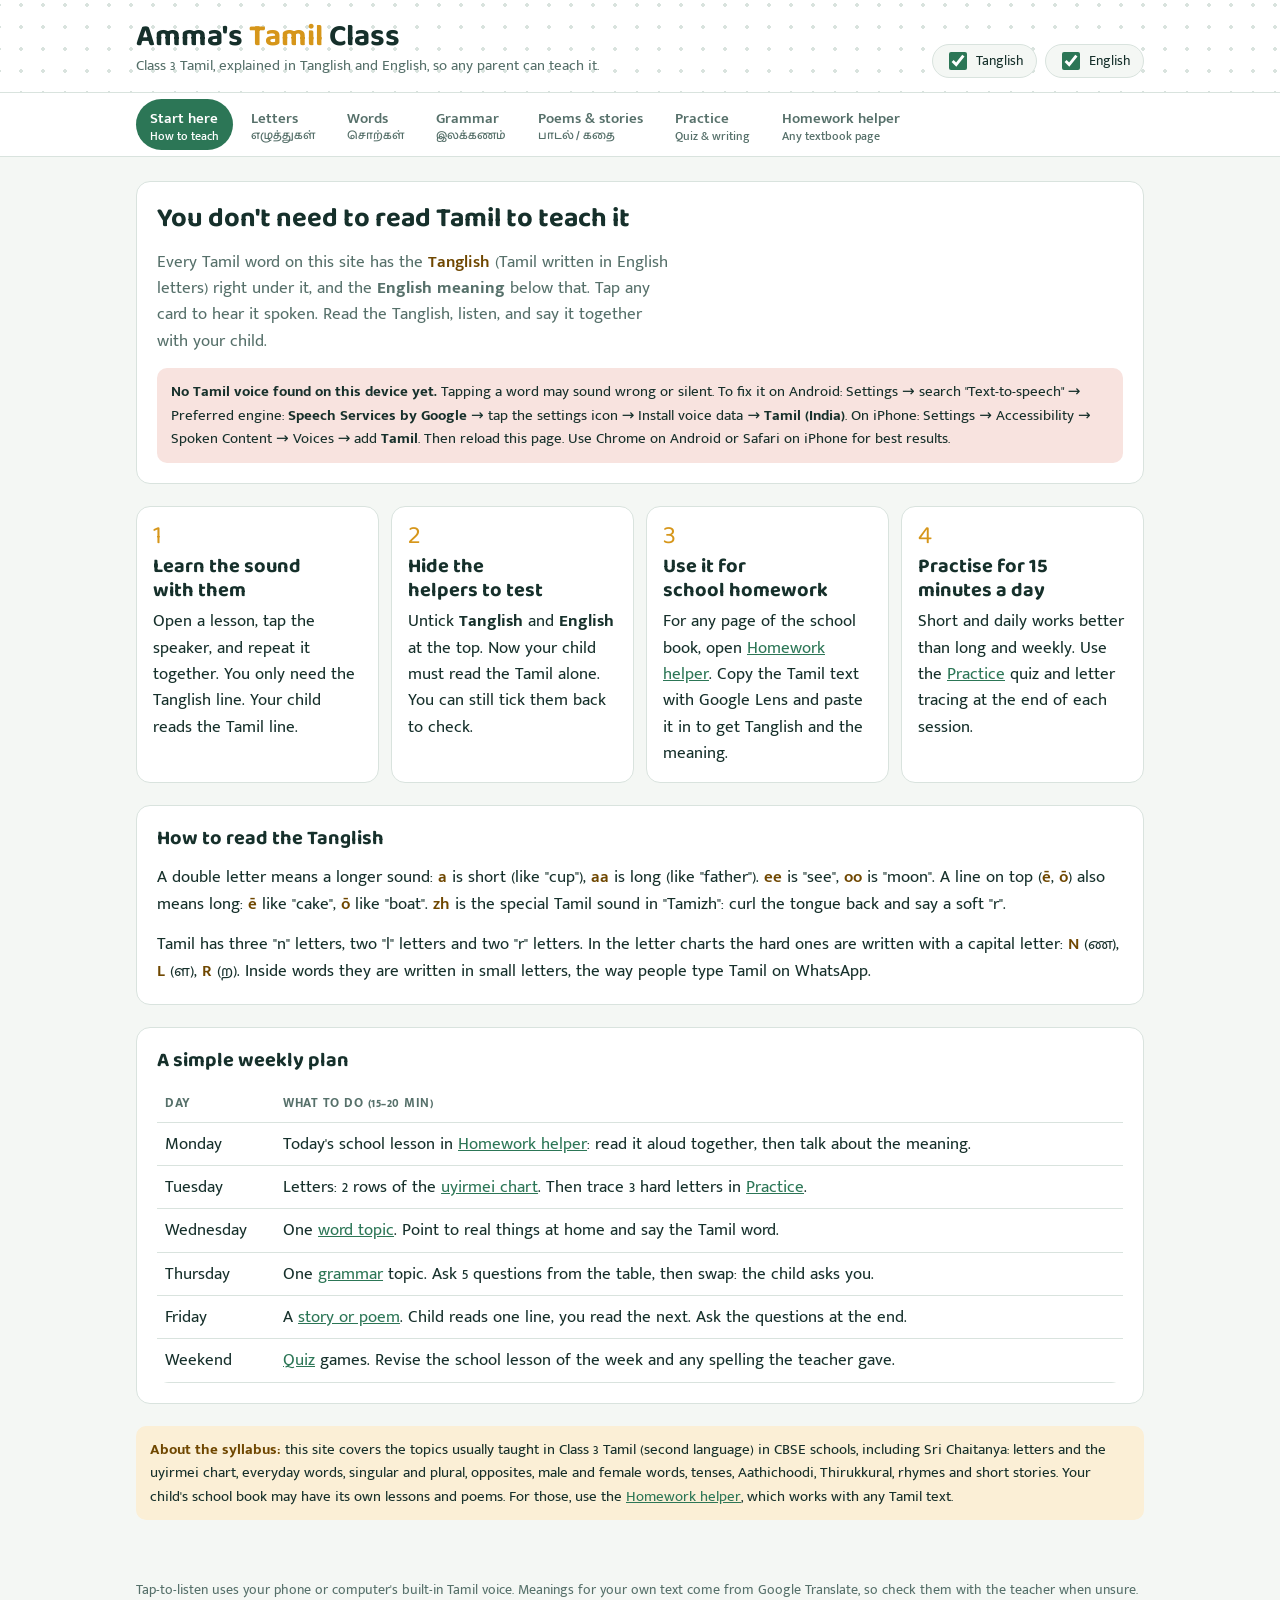
==== tamil-teacher/index.html @ 5373b421 "Add Amma's Tamil Class: Class 3 Tamil teaching site in Tanglish Co-Authored-By: Claude Opus 5.5 <nor" ====
<!doctype html><html lang="en"><head><meta charset="utf-8"><meta name="viewport" content="width=device-width, initial-scale=1, viewport-fit=cover">
<title>Amma's Tamil Class</title>
<meta name="claude:viewport-fit-sides" content="cover">
<meta name="description" content="Class 3 Tamil (CBSE) lessons in Tanglish and English for parents who can't read Tamil.">
<link rel="preconnect" href="https://fonts.googleapis.com">
<link rel="preconnect" href="https://fonts.gstatic.com" crossorigin>
<link rel="stylesheet" href="https://fonts.googleapis.com/css2?family=Baloo+Thambi+2:wght@500;600;700&family=Mukta+Malar:wght@400;500;600;700&display=swap">
<link rel="stylesheet" href="styles.css"></head><body>
<header class="masthead">
  <div class="wrap">
    <div class="brand">
      <h1>Amma's <span>Tamil</span> Class</h1>
      <p>Class 3 Tamil, explained in Tanglish and English, so any parent can teach it.</p>
    </div>
    <div class="toggles" role="group" aria-label="Helpers">
      <label class="toggle"><input type="checkbox" id="opt-tl" checked> Tanglish</label>
      <label class="toggle"><input type="checkbox" id="opt-en" checked> English</label>
    </div>
  </div>
</header>
<nav class="tabs" aria-label="Lessons">
  <div class="wrap">
    <a href="#start">Start here<small>How to teach</small></a>
    <a href="#letters">Letters<small class="ta">எழுத்துகள்</small></a>
    <a href="#words">Words<small class="ta">சொற்கள்</small></a>
    <a href="#grammar">Grammar<small class="ta">இலக்கணம்</small></a>
    <a href="#reading">Poems &amp; stories<small class="ta">பாடல் / கதை</small></a>
    <a href="#practice">Practice<small>Quiz &amp; writing</small></a>
    <a href="#homework">Homework helper<small>Any textbook page</small></a>
  </div>
</nav>
<main>
  <div class="wrap">

    <section class="view" id="view-start">
      <div class="panel">
        <h2>You don't need to read Tamil to teach it</h2>
        <p class="lead">Every Tamil word on this site has the <b class="tl keep">Tanglish</b> (Tamil written in English letters) right under it, and the <b class="en keep">English meaning</b> below that. Tap any card to hear it spoken. Read the Tanglish, listen, and say it together with your child.</p>
        <div id="voice-status"></div>
      </div>

      <div class="steps">
        <div class="step"><span class="n">1</span><h3>Learn the sound with them</h3><p>Open a lesson, tap the speaker, and repeat it together. You only need the Tanglish line. Your child reads the Tamil line.</p></div>
        <div class="step"><span class="n">2</span><h3>Hide the helpers to test</h3><p>Untick <b>Tanglish</b> and <b>English</b> at the top. Now your child must read the Tamil alone. You can still tick them back to check.</p></div>
        <div class="step"><span class="n">3</span><h3>Use it for school homework</h3><p>For any page of the school book, open <a href="#homework">Homework helper</a>. Copy the Tamil text with Google Lens and paste it in to get Tanglish and the meaning.</p></div>
        <div class="step"><span class="n">4</span><h3>Practise for 15 minutes a day</h3><p>Short and daily works better than long and weekly. Use the <a href="#practice">Practice</a> quiz and letter tracing at the end of each session.</p></div>
      </div>

      <div class="panel">
        <h3>How to read the Tanglish</h3>
        <p>A double letter means a longer sound: <b class="tl keep">a</b> is short (like "cup"), <b class="tl keep">aa</b> is long (like "father"). <b class="tl keep">ee</b> is "see", <b class="tl keep">oo</b> is "moon". A line on top (<b class="tl keep">ē</b>, <b class="tl keep">ō</b>) also means long: <b class="tl keep">ē</b> like "cake", <b class="tl keep">ō</b> like "boat". <b class="tl keep">zh</b> is the special Tamil sound in "Tamizh": curl the tongue back and say a soft "r".</p>
        <p>Tamil has three "n" letters, two "l" letters and two "r" letters. In the letter charts the hard ones are written with a capital letter: <b class="tl keep">N</b> (ண), <b class="tl keep">L</b> (ள), <b class="tl keep">R</b> (ற). Inside words they are written in small letters, the way people type Tamil on WhatsApp.</p>
      </div>

      <div class="panel">
        <h3>A simple weekly plan</h3>
        <div class="scroll-x" style="border:0">
        <table class="week">
          <thead><tr><th>Day</th><th>What to do (15–20 min)</th></tr></thead>
          <tbody>
            <tr><td>Monday</td><td>Today's school lesson in <a href="#homework">Homework helper</a>: read it aloud together, then talk about the meaning.</td></tr>
            <tr><td>Tuesday</td><td>Letters: 2 rows of the <a href="#letters">uyirmei chart</a>. Then trace 3 hard letters in <a href="#practice">Practice</a>.</td></tr>
            <tr><td>Wednesday</td><td>One <a href="#words">word topic</a>. Point to real things at home and say the Tamil word.</td></tr>
            <tr><td>Thursday</td><td>One <a href="#grammar">grammar</a> topic. Ask 5 questions from the table, then swap: the child asks you.</td></tr>
            <tr><td>Friday</td><td>A <a href="#reading">story or poem</a>. Child reads one line, you read the next. Ask the questions at the end.</td></tr>
            <tr><td>Weekend</td><td><a href="#practice">Quiz</a> games. Revise the school lesson of the week and any spelling the teacher gave.</td></tr>
          </tbody>
        </table>
        </div>
      </div>

      <div class="note"><b>About the syllabus:</b> this site covers the topics usually taught in Class 3 Tamil (second language) in CBSE schools, including Sri Chaitanya: letters and the uyirmei chart, everyday words, singular and plural, opposites, male and female words, tenses, Aathichoodi, Thirukkural, rhymes and short stories. Your child's school book may have its own lessons and poems. For those, use the <a href="#homework">Homework helper</a>, which works with any Tamil text.</div>
    </section>

    <section class="view" id="view-letters" hidden>
      <div><h2>Letters <span class="ta">எழுத்துகள்</span></h2>
        <p class="lead">Tamil has 12 vowels (உயிர் எழுத்துகள்), 18 consonants (மெய் எழுத்துகள்) and one special letter ஃ. A consonant joined with a vowel makes an uyirmei letter (உயிர்மெய்): க் + அ = க.</p></div>
      <div class="panel"><div class="panel-head"><h3>Vowels</h3><span class="ta">உயிர் எழுத்துகள்</span><span class="en">uyir ezhutthugal · 12 letters</span></div>
        <div class="grid letters" id="uyir-grid"></div></div>
      <div class="panel"><div class="panel-head"><h3>Consonants</h3><span class="ta">மெய் எழுத்துகள்</span><span class="en">mei ezhutthugal · 18 letters</span></div>
        <p class="en keep">The dot on top (புள்ளி, pulli) means the letter has no vowel sound. Say it very short.</p>
        <div class="grid letters" id="mei-grid"></div>
        <div class="note"><b>ஃ (aaytham, ahk)</b> is a rare special letter that sounds like a soft "h", as in அஃது (ahdhu).</div></div>
      <div class="panel"><div class="panel-head"><h3>Uyirmei chart</h3><span class="ta">உயிர்மெய் எழுத்துகள்</span><span class="en">18 × 12 = 216 letters</span></div>
        <p class="en keep">Each row is one consonant joined with all 12 vowels. Tap a letter to hear it. Learn one row a day: ka, kaa, ki, kee, ku, koo…</p>
        <div class="scroll-x"><table class="chart" id="uyirmei"></table></div></div>
    </section>

    <section class="view" id="view-words" hidden>
      <div><h2>Words <span class="ta">சொற்கள்</span></h2>
        <p class="lead">Pick a topic. Tap a card to hear the word. Point to the real thing at home while you say it.</p></div>
      <div class="chips" id="topic-chips"></div>
      <div class="panel" id="topic-panel"></div>
      <div class="panel"><div class="panel-head"><h3>Talk with your child in Tamil</h3><span class="ta">பேசுவோம்</span></div>
        <div class="lines" id="phrases"></div></div>
    </section>

    <section class="view" id="view-grammar" hidden>
      <div><h2>Grammar <span class="ta">இலக்கணம்</span></h2>
        <p class="lead">These are the grammar topics that come in Class 3 exams. Each one has a plain-English explanation for you and examples for your child.</p></div>
      <div class="chips" id="grammar-chips"></div>
      <div class="panel" id="grammar-panel"></div>
    </section>

    <section class="view" id="view-reading" hidden>
      <div><h2>Poems and stories <span class="ta">பாடல்களும் கதைகளும்</span></h2>
        <p class="lead">Read one line at a time. Tap the speaker to hear it, or use "Read all" to listen to the whole piece.</p></div>
      <div class="chips" id="reading-chips"></div>
      <div class="panel" id="reading-panel"></div>
    </section>

    <section class="view" id="view-practice" hidden>
      <div><h2>Practice <span class="ta">பயிற்சி</span></h2>
        <p class="lead">Quick games to check what your child remembers, and a tracing board to practise writing letters.</p></div>
      <div class="chips" id="quiz-chips"></div>
      <div class="panel quiz" id="quiz"></div>
      <div class="panel">
        <div class="panel-head"><h3>Letter tracing</h3><span class="ta">எழுதிப் பழகு</span></div>
        <div class="row"><label for="trace-pick">Letter</label><select id="trace-pick"></select>
          <button class="btn ghost" id="trace-say" type="button">Hear it</button>
          <button class="btn ghost" id="trace-clear" type="button">Clear</button>
          <button class="btn" id="trace-next" type="button">Next letter</button></div>
        <div class="trace-box"><div class="ghost" id="trace-ghost">அ</div><canvas id="trace-canvas"></canvas></div>
        <p class="en keep">Let your child trace over the grey letter with a finger. Tamil letters usually start at the top left and go round.</p>
      </div>
    </section>

    <section class="view" id="view-homework" hidden>
      <div><h2>Homework helper</h2>
        <p class="lead">Paste any Tamil text from the school book. You get each line in Tanglish, a button to hear it, and a link to its English meaning.</p></div>
      <div class="note"><b>How to copy Tamil text from the book:</b> open the Google app or Google Lens on your phone → point the camera at the page → tap <b>Text</b> → <b>Select all</b> → <b>Copy</b>. Then come back here and paste it in the box below.</div>
      <div class="panel">
        <label for="hw-input"><b>Tamil text</b></label>
        <textarea id="hw-input" spellcheck="false"></textarea>
        <div class="row">
          <button class="btn" id="hw-go" type="button">Convert to Tanglish</button>
          <button class="btn ghost" id="hw-clear" type="button">Clear</button>
          <button class="btn ghost" id="hw-copy" type="button">Copy Tanglish</button>
          <span class="en keep" id="hw-msg"></span>
        </div>
      </div>
      <div class="panel" id="hw-out"></div>
    </section>

  </div>
</main>
<footer><div class="wrap">Tap-to-listen uses your phone or computer's built-in Tamil voice. Meanings for your own text come from Google Translate, so check them with the teacher when unsure.</div></footer>
<script src="translit.js"></script><script src="data.js"></script><script src="app.js"></script></body></html>
---- tamil-teacher/styles.css ----
/* Layout: one column of lessons under a sticky tab bar; kolam dot grid marks the header. */
:root {
  --bg: #f4f7f4; --surface: #ffffff; --ink: #16302b; --muted: #56706a;
  --accent: #d6961a; --accent-soft: #fbefd6; --accent-ink: #6f4700;
  --leaf: #2c7656; --leaf-soft: #e1f0e8; --line: #d9e3de; --bad: #b3402e; --bad-soft: #f8e3df;
  --font-display: "Baloo Thambi 2", "Mukta Malar", system-ui, sans-serif;
  --font-body: "Mukta Malar", "Noto Sans Tamil", system-ui, sans-serif;
  --radius: 14px;
}
@media (prefers-color-scheme: dark) { :root:not([data-theme="light"]) {
  --bg: #0e1917; --surface: #162421; --ink: #e5eeea; --muted: #9bb0aa;
  --accent: #f0b440; --accent-soft: #3a2d12; --accent-ink: #f7d48c;
  --leaf: #62bf94; --leaf-soft: #17352a; --line: #293b37; --bad: #f08a76; --bad-soft: #3d1f1a; color-scheme: dark } }
:root[data-theme="dark"] {
  --bg: #0e1917; --surface: #162421; --ink: #e5eeea; --muted: #9bb0aa;
  --accent: #f0b440; --accent-soft: #3a2d12; --accent-ink: #f7d48c;
  --leaf: #62bf94; --leaf-soft: #17352a; --line: #293b37; --bad: #f08a76; --bad-soft: #3d1f1a; color-scheme: dark }

* { box-sizing: border-box; }
[hidden] { display: none !important; }
body { background: var(--bg); color: var(--ink); font-family: var(--font-body); font-size: 17px; line-height: 1.55; margin: 0; }
body::before { content: ""; position: fixed; inset: 0 0 auto; height: env(safe-area-inset-top, 0px); z-index: 10; background: var(--surface); }
.wrap { max-width: 1040px; margin: 0 auto; padding-left: max(16px, env(safe-area-inset-left, 0px)); padding-right: max(16px, env(safe-area-inset-right, 0px)); }
h1, h2, h3 { font-family: var(--font-display); line-height: 1.2; text-wrap: balance; margin: 0; }
h2 { font-size: 1.7rem; } h3 { font-size: 1.25rem; }
p { margin: 0; }
a { color: var(--leaf); }
button { font: inherit; color: inherit; cursor: pointer; }
:focus-visible { outline: 3px solid var(--accent); outline-offset: 2px; }

/* header */
.masthead { background: var(--surface); border-bottom: 1px solid var(--line);
  background-image: radial-gradient(circle, var(--line) 1.6px, transparent 1.8px); background-size: 22px 22px; background-position: right -6px top -6px; }
.masthead .wrap { padding-block: 18px 14px; display: flex; flex-wrap: wrap; align-items: end; justify-content: space-between; gap: 12px; }
.brand h1 { font-size: 1.9rem; }
.brand h1 span { color: var(--accent); }
.brand p { color: var(--muted); font-size: .95rem; }
.toggles { display: flex; gap: 8px; flex-wrap: wrap; }
.toggle { display: inline-flex; align-items: center; gap: 6px; background: var(--bg); border: 1px solid var(--line); border-radius: 999px; padding: 4px 12px; font-size: .9rem; }
.toggle input { accent-color: var(--leaf); width: 18px; height: 18px; }

.tabs { position: sticky; top: env(safe-area-inset-top, 0px); z-index: 5; background: var(--surface); border-bottom: 1px solid var(--line); }
.tabs .wrap { display: flex; gap: 4px; overflow-x: auto; scrollbar-width: none; padding-block: 6px; }
.tabs a { flex: none; text-decoration: none; color: var(--muted); padding: 8px 14px; border-radius: 999px; font-weight: 600; font-size: .95rem; white-space: nowrap; }
.tabs a small { display: block; font-size: .72rem; font-weight: 500; line-height: 1; }
.tabs a[aria-current="page"] { background: var(--leaf); color: var(--surface); }

main .wrap { padding-block: 24px 60px; display: grid; gap: 28px; }
section.view { display: grid; gap: 22px; }
.lead { color: var(--muted); max-width: 65ch; }
.ta { font-family: var(--font-display); }
.tl { color: var(--accent-ink); font-weight: 600; }
.en { color: var(--muted); }
body.no-tl .tl, body.no-en .en { visibility: hidden; }
body.no-tl .tl.keep, body.no-en .en.keep { visibility: visible; }

/* panels */
.panel { background: var(--surface); border: 1px solid var(--line); border-radius: var(--radius); padding: 20px; display: grid; gap: 14px; min-width: 0; }
.panel-head { display: flex; flex-wrap: wrap; gap: 6px 14px; align-items: baseline; }
.panel-head .ta { font-size: 1.35rem; color: var(--leaf); }
.note { background: var(--accent-soft); color: var(--ink); border-radius: 10px; padding: 12px 14px; font-size: .95rem; }
.note b { color: var(--accent-ink); }

/* chips */
.chips { display: flex; flex-wrap: wrap; gap: 8px; }
.chip { border: 1px solid var(--line); background: var(--surface); border-radius: 999px; padding: 6px 14px; font-weight: 600; font-size: .95rem; }
.chip .ta { font-weight: 500; }
.chip[aria-pressed="true"] { background: var(--leaf); border-color: var(--leaf); color: var(--surface); }

/* cards */
.grid { display: grid; gap: 10px; grid-template-columns: repeat(auto-fill, minmax(150px, 1fr)); }
.grid.letters { grid-template-columns: repeat(auto-fill, minmax(120px, 1fr)); }
.card { position: relative; text-align: left; background: var(--surface); border: 1px solid var(--line); border-radius: 12px; padding: 12px 12px 10px; display: grid; gap: 2px; align-content: start; min-width: 0; }
.card:hover { border-color: var(--leaf); }
.card.playing { border-color: var(--accent); box-shadow: 0 0 0 2px var(--accent-soft); }
.card .pic { font-size: 1.6rem; line-height: 1.2; }
.card .ta { font-size: 1.45rem; line-height: 1.3; overflow-wrap: anywhere; }
.letters .card .ta { font-size: 2.6rem; line-height: 1.1; }
.card .tl { font-size: 1.05rem; }
.card .en { font-size: .88rem; line-height: 1.35; }
.card .hint { font-size: .82rem; color: var(--muted); line-height: 1.35; }
.spk { position: absolute; top: 8px; right: 8px; width: 28px; height: 28px; border-radius: 50%; background: var(--leaf-soft); color: var(--leaf); display: grid; place-items: center; }
.spk svg { width: 16px; height: 16px; }

/* uyirmei chart */
.scroll-x { overflow-x: auto; border: 1px solid var(--line); border-radius: 12px; }
table.chart { border-collapse: collapse; min-width: 760px; width: 100%; background: var(--surface); }
.chart th, .chart td { border: 1px solid var(--line); text-align: center; padding: 4px 2px; }
.chart th { background: var(--leaf-soft); font-family: var(--font-display); font-size: 1.05rem; }
.chart th small { display: block; font-family: var(--font-body); color: var(--accent-ink); font-size: .75rem; }
.chart td button { background: none; border: 0; width: 100%; padding: 4px 0; border-radius: 6px; }
.chart td button:hover { background: var(--accent-soft); }
.chart td .ta { display: block; font-size: 1.35rem; line-height: 1.2; }
.chart td .tl { display: block; font-size: .78rem; }

/* tables for grammar */
table.list { border-collapse: collapse; width: 100%; }
.list th { text-align: left; font-size: .8rem; letter-spacing: .04em; text-transform: uppercase; color: var(--muted); padding: 6px 8px; border-bottom: 2px solid var(--line); }
.list td { padding: 8px; border-bottom: 1px solid var(--line); vertical-align: top; }
.list td .ta { font-size: 1.2rem; display: block; }
.list td .tl { display: block; font-size: .9rem; }
.list button.row-spk { border: 0; background: var(--leaf-soft); color: var(--leaf); border-radius: 50%; width: 30px; height: 30px; display: grid; place-items: center; }
.list button.row-spk svg { width: 16px; height: 16px; }

/* reading lines */
.lines { display: grid; gap: 4px; }
.line { display: grid; grid-template-columns: 36px 1fr; gap: 10px; align-items: start; padding: 10px 0; border-bottom: 1px dashed var(--line); }
.line:last-child { border-bottom: 0; }
.line .ta { font-size: 1.3rem; white-space: pre-line; }
.line .tl { white-space: pre-line; }
.line > div { min-width: 0; display: grid; gap: 2px; }
.round { border: 0; background: var(--leaf-soft); color: var(--leaf); border-radius: 50%; width: 34px; height: 34px; display: grid; place-items: center; }
.round svg { width: 18px; height: 18px; }
.btn { border: 1px solid var(--leaf); background: var(--leaf); color: var(--surface); padding: 9px 16px; border-radius: 10px; font-weight: 600; display: inline-flex; align-items: center; gap: 8px; text-decoration: none; }
.btn.ghost { background: transparent; color: var(--leaf); }
.btn svg { width: 18px; height: 18px; }
.row { display: flex; flex-wrap: wrap; gap: 10px; align-items: center; }

/* guide */
.steps { display: grid; gap: 12px; grid-template-columns: repeat(auto-fit, minmax(230px, 1fr)); }
.step { background: var(--surface); border: 1px solid var(--line); border-radius: var(--radius); padding: 16px; display: grid; gap: 6px; align-content: start; }
.step .n { font-family: var(--font-display); color: var(--accent); font-size: 1.6rem; line-height: 1; }
.week { width: 100%; border-collapse: collapse; }
.week td, .week th { border-bottom: 1px solid var(--line); padding: 8px; text-align: left; vertical-align: top; }
.week th { color: var(--muted); font-size: .8rem; text-transform: uppercase; letter-spacing: .04em; }
.voice-warn { background: var(--bad-soft); border-radius: 10px; padding: 12px 14px; font-size: .95rem; }
.voice-ok { background: var(--leaf-soft); border-radius: 10px; padding: 12px 14px; font-size: .95rem; }

/* quiz */
.quiz { display: grid; gap: 16px; justify-items: center; text-align: center; padding: 26px 18px; }
.quiz .q-main { font-family: var(--font-display); font-size: 4rem; line-height: 1.1; }
.quiz .q-main.small { font-size: 2.4rem; }
.quiz .q-sub { color: var(--muted); }
.options { display: grid; grid-template-columns: repeat(2, minmax(0, 1fr)); gap: 10px; width: 100%; max-width: 520px; }
.opt { border: 2px solid var(--line); background: var(--surface); border-radius: 12px; padding: 12px 8px; font-size: 1.15rem; font-weight: 600; min-height: 58px; }
.opt .ta { font-size: 1.4rem; display: block; }
.opt .tl { display: block; font-size: .85rem; font-weight: 500; }
.opt.right { border-color: var(--leaf); background: var(--leaf-soft); }
.opt.wrong { border-color: var(--bad); background: var(--bad-soft); }
.score { font-family: var(--font-display); font-size: 1.2rem; font-variant-numeric: tabular-nums; }
.feedback { min-height: 1.6em; font-weight: 600; }

/* tracing */
.trace-box { position: relative; width: 100%; max-width: 420px; aspect-ratio: 1; border: 2px dashed var(--line); border-radius: 16px; background: var(--surface); touch-action: none; margin: 0 auto; }
.trace-box .ghost { position: absolute; inset: 0; display: grid; place-items: center; font-family: var(--font-display); font-size: min(62vw, 270px); color: var(--line); user-select: none; pointer-events: none; line-height: 1; }
.trace-box canvas { position: absolute; inset: 0; width: 100%; height: 100%; }
select, textarea { font: inherit; color: var(--ink); background: var(--surface); border: 1px solid var(--line); border-radius: 10px; padding: 8px 10px; }
textarea { width: 100%; min-height: 150px; font-family: var(--font-display); font-size: 1.15rem; line-height: 1.6; }

footer { color: var(--muted); font-size: .85rem; padding-block: 0 40px; }
@media (max-width: 520px) { h2 { font-size: 1.4rem; } .brand h1 { font-size: 1.5rem; } .panel { padding: 16px; } .quiz .q-main { font-size: 3.2rem; } }
@media (prefers-reduced-motion: no-preference) { .opt, .card, .chip { transition: background .15s, border-color .15s; } }
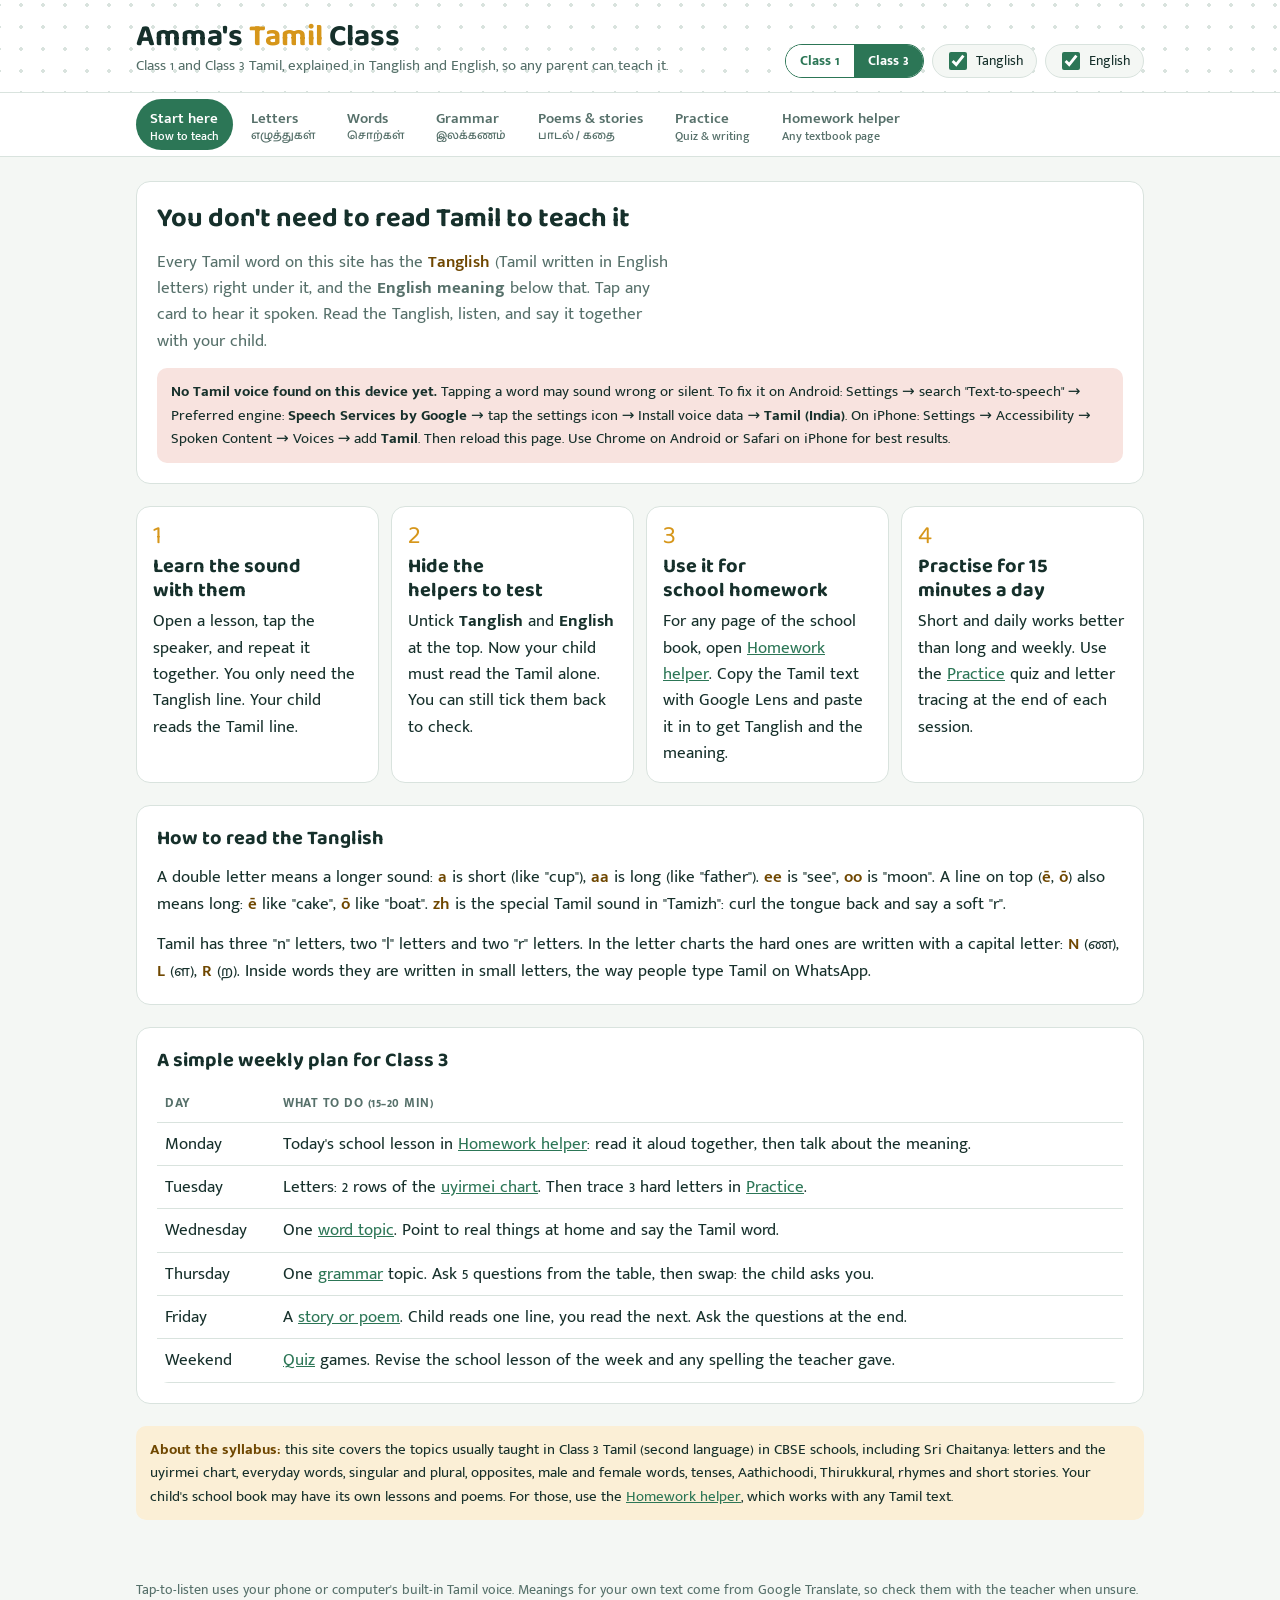
==== commit 89556445: "Add Class 1 Tamil lessons with a Class 1 / Class 3 switch Co-Authored-By: Claude Opus 5.5 <noreply@a" ====
--- a/tamil-teacher/index.html
+++ b/tamil-teacher/index.html
@@ -10,12 +10,13 @@
   <div class="wrap">
     <div class="brand">
       <h1>Amma's <span>Tamil</span> Class</h1>
-      <p>Class 3 Tamil, explained in Tanglish and English, so any parent can teach it.</p>
+      <p>Class 1 and Class 3 Tamil, explained in Tanglish and English, so any parent can teach it.</p>
     </div>
-    <div class="toggles" role="group" aria-label="Helpers">
+    <div class="toggles"><div class="cls-switch" role="group" aria-label="Class"><button type="button" data-cls="1">Class 1</button><button type="button" data-cls="3">Class 3</button></div>
+      <div class="toggles" role="group" aria-label="Helpers">
       <label class="toggle"><input type="checkbox" id="opt-tl" checked> Tanglish</label>
       <label class="toggle"><input type="checkbox" id="opt-en" checked> English</label>
-    </div>
+    </div></div>
   </div>
 </header>
 <nav class="tabs" aria-label="Lessons">
@@ -52,8 +53,8 @@
         <p>Tamil has three "n" letters, two "l" letters and two "r" letters. In the letter charts the hard ones are written with a capital letter: <b class="tl keep">N</b> (ண), <b class="tl keep">L</b> (ள), <b class="tl keep">R</b> (ற). Inside words they are written in small letters, the way people type Tamil on WhatsApp.</p>
       </div>
 
-      <div class="panel">
-        <h3>A simple weekly plan</h3>
+      <div class="panel" data-only="3">
+        <h3>A simple weekly plan for Class 3</h3>
         <div class="scroll-x" style="border:0">
         <table class="week">
           <thead><tr><th>Day</th><th>What to do (15–20 min)</th></tr></thead>
@@ -69,11 +70,32 @@
         </div>
       </div>
 
-      <div class="note"><b>About the syllabus:</b> this site covers the topics usually taught in Class 3 Tamil (second language) in CBSE schools, including Sri Chaitanya: letters and the uyirmei chart, everyday words, singular and plural, opposites, male and female words, tenses, Aathichoodi, Thirukkural, rhymes and short stories. Your child's school book may have its own lessons and poems. For those, use the <a href="#homework">Homework helper</a>, which works with any Tamil text.</div>
+      <div class="panel" data-only="1">
+        <h3>A simple weekly plan for Class 1</h3>
+        <div class="scroll-x" style="border:0">
+        <table class="week">
+          <thead><tr><th>Day</th><th>What to do (10–15 min)</th></tr></thead>
+          <tbody>
+            <tr><td>Monday</td><td>Sing <a href="#reading">அம்மா இங்கே வா வா</a> together. Then tap through the 12 <a href="#letters">vowels</a>.</td></tr>
+            <tr><td>Tuesday</td><td>Trace 3 letters in <a href="#practice">Practice</a>. Say each sound aloud while tracing.</td></tr>
+            <tr><td>Wednesday</td><td>One <a href="#words">word topic</a>. Show the real thing at home (a ball, a plate, a cup of milk) and say the Tamil word.</td></tr>
+            <tr><td>Thursday</td><td>"First letter" game in <a href="#practice">Practice</a>, and the <a href="#grammar">first letter</a> table.</td></tr>
+            <tr><td>Friday</td><td>A short <a href="#reading">story</a>. You read the Tanglish, the child points to each Tamil word.</td></tr>
+            <tr><td>Weekend</td><td>Whatever the class teacher sent home. Use the <a href="#homework">Homework helper</a> for the book page.</td></tr>
+          </tbody>
+        </table>
+        </div>
+        <p class="en keep">Class 1 children learn by playing. Keep it short, praise every try, and stop before they get bored.</p>
+      </div>
+
+      <div class="note" data-only="1"><b>About the syllabus:</b> this covers what is usually taught in Class 1 Tamil in CBSE schools, including Sri Chaitanya: the 12 vowels and 18 consonants, the க, கா rows of the letter chart, simple words with pictures, the first letter of a word, this and that, rhymes and very short stories. Your child's school book may have its own lessons. For those, use the <a href="#homework">Homework helper</a>.</div>
+
+      <div class="note" data-only="3"><b>About the syllabus:</b> this site covers the topics usually taught in Class 3 Tamil (second language) in CBSE schools, including Sri Chaitanya: letters and the uyirmei chart, everyday words, singular and plural, opposites, male and female words, tenses, Aathichoodi, Thirukkural, rhymes and short stories. Your child's school book may have its own lessons and poems. For those, use the <a href="#homework">Homework helper</a>, which works with any Tamil text.</div>
     </section>
 
     <section class="view" id="view-letters" hidden>
       <div><h2>Letters <span class="ta">எழுத்துகள்</span></h2>
+        <div class="note" data-only="1"><b>For Class 1:</b> learn the 12 vowels first, then the 18 consonants. In the big chart, only the first two columns (க, கா…) are needed this year.</div>
         <p class="lead">Tamil has 12 vowels (உயிர் எழுத்துகள்), 18 consonants (மெய் எழுத்துகள்) and one special letter ஃ. A consonant joined with a vowel makes an uyirmei letter (உயிர்மெய்): க் + அ = க.</p></div>
       <div class="panel"><div class="panel-head"><h3>Vowels</h3><span class="ta">உயிர் எழுத்துகள்</span><span class="en">uyir ezhutthugal · 12 letters</span></div>
         <div class="grid letters" id="uyir-grid"></div></div>
@@ -97,7 +119,7 @@
 
     <section class="view" id="view-grammar" hidden>
       <div><h2>Grammar <span class="ta">இலக்கணம்</span></h2>
-        <p class="lead">These are the grammar topics that come in Class 3 exams. Each one has a plain-English explanation for you and examples for your child.</p></div>
+        <p class="lead">These are the grammar topics for the chosen class. Each one has a plain-English explanation for you and examples for your child.</p></div>
       <div class="chips" id="grammar-chips"></div>
       <div class="panel" id="grammar-panel"></div>
     </section>
@@ -145,4 +167,4 @@
   </div>
 </main>
 <footer><div class="wrap">Tap-to-listen uses your phone or computer's built-in Tamil voice. Meanings for your own text come from Google Translate, so check them with the teacher when unsure.</div></footer>
-<script src="translit.js"></script><script src="data.js"></script><script src="app.js"></script></body></html>
+<script src="translit.js"></script><script src="data.js"></script><script src="data-class1.js"></script><script src="app.js"></script></body></html>
--- a/tamil-teacher/styles.css
+++ b/tamil-teacher/styles.css
@@ -53,6 +53,11 @@
 .en { color: var(--muted); }
 body.no-tl .tl, body.no-en .en { visibility: hidden; }
 body.no-tl .tl.keep, body.no-en .en.keep { visibility: visible; }
+
+.cls-switch { display: inline-flex; border: 1px solid var(--leaf); border-radius: 999px; overflow: hidden; }
+.cls-switch button { border: 0; background: var(--surface); color: var(--leaf); padding: 5px 14px; font-weight: 700; font-size: .9rem; }
+.cls-switch button[aria-pressed="true"] { background: var(--leaf); color: var(--surface); }
+body.c1 [data-only="3"], body.c3 [data-only="1"] { display: none !important; }
 
 /* panels */
 .panel { background: var(--surface); border: 1px solid var(--line); border-radius: var(--radius); padding: 20px; display: grid; gap: 14px; min-width: 0; }
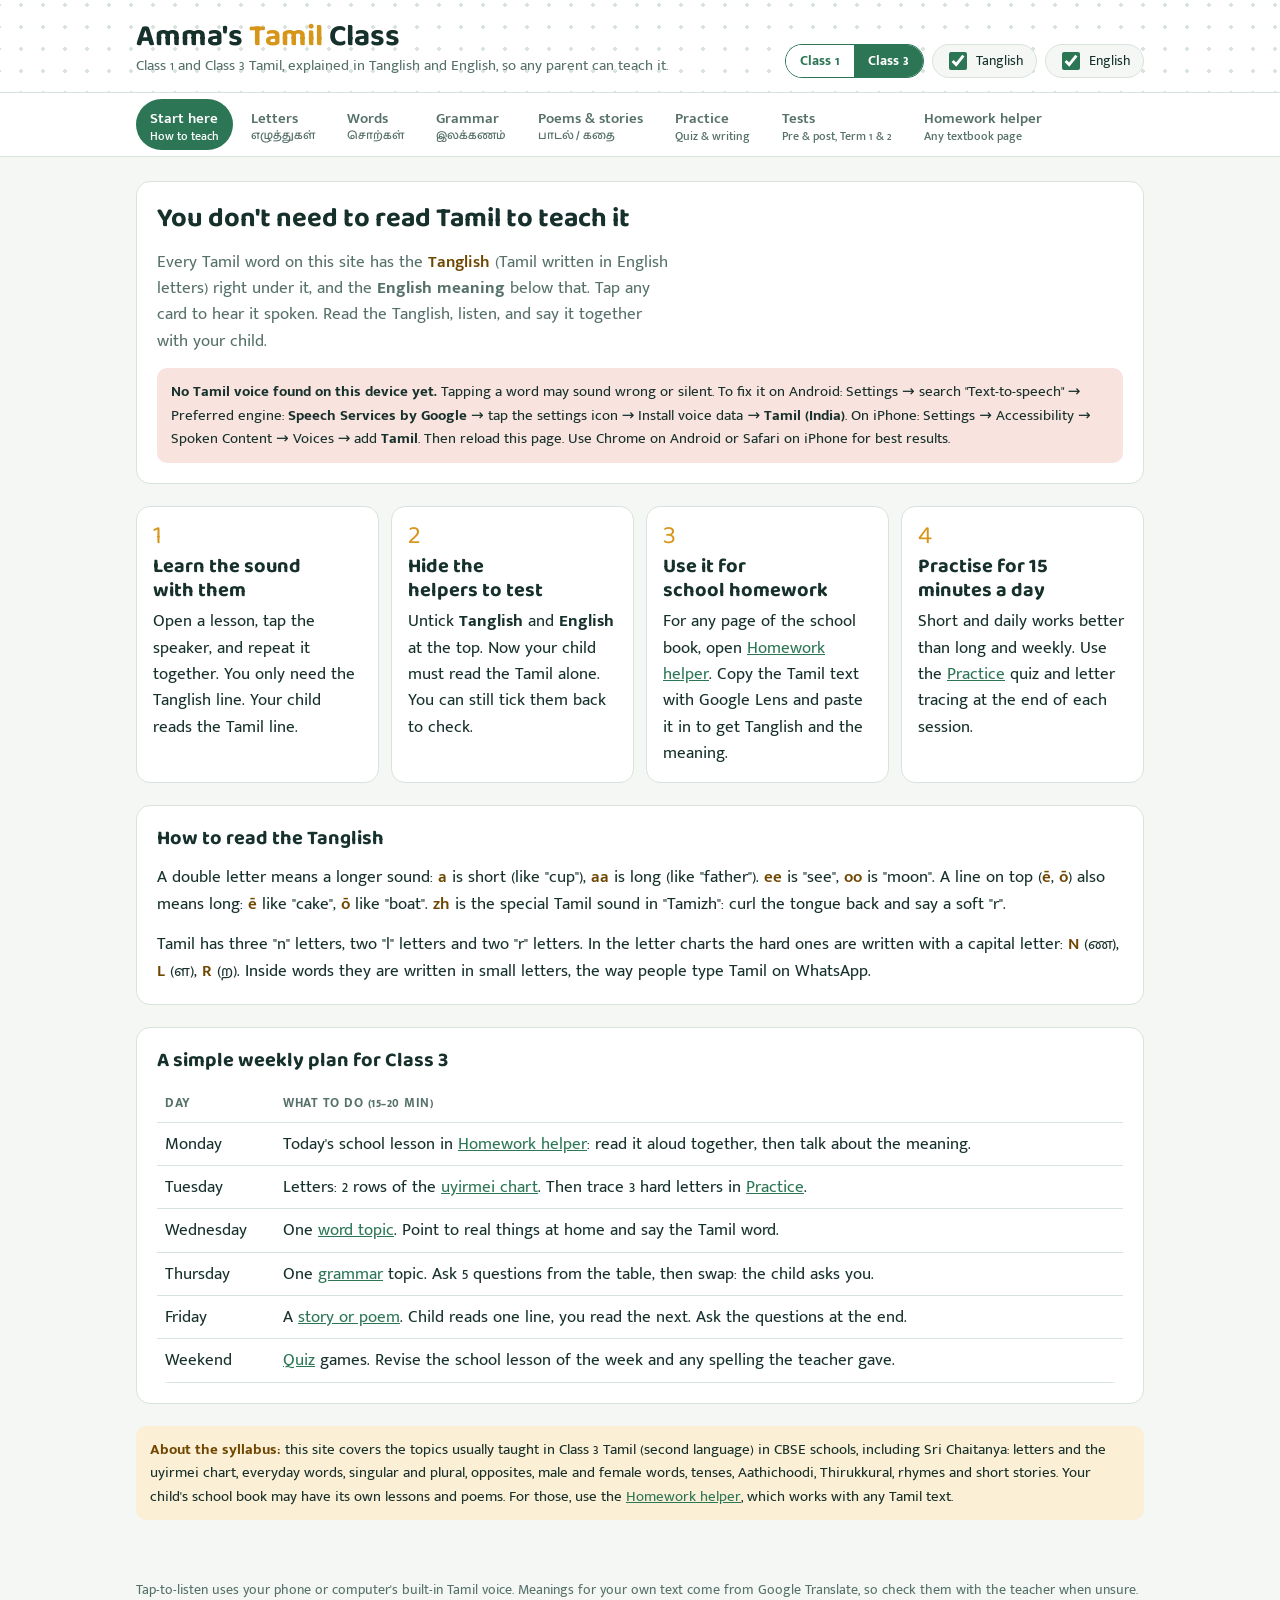
==== commit 33bd7815: "Add pre-tests and post-tests for Term 1 and Term 2 of Class 1 and Class 3 Co-Authored-By: Claude Opu" ====
--- a/tamil-teacher/index.html
+++ b/tamil-teacher/index.html
@@ -27,6 +27,7 @@
     <a href="#grammar">Grammar<small class="ta">இலக்கணம்</small></a>
     <a href="#reading">Poems &amp; stories<small class="ta">பாடல் / கதை</small></a>
     <a href="#practice">Practice<small>Quiz &amp; writing</small></a>
+    <a href="#tests">Tests<small>Pre &amp; post, Term 1 &amp; 2</small></a>
     <a href="#homework">Homework helper<small>Any textbook page</small></a>
   </div>
 </nav>
@@ -147,6 +148,12 @@
       </div>
     </section>
 
+    <section class="view" id="view-tests" hidden>
+      <div><h2>Tests <span class="ta">தேர்வு</span></h2>
+        <p class="lead">Give the <b>pre-test</b> before you start teaching a term. It shows what your child already knows. Give the <b>post-test</b> at the end of the term to see how much they have improved.</p></div>
+      <div id="tests-root"></div>
+    </section>
+
     <section class="view" id="view-homework" hidden>
       <div><h2>Homework helper</h2>
         <p class="lead">Paste any Tamil text from the school book. You get each line in Tanglish, a button to hear it, and a link to its English meaning.</p></div>
@@ -167,4 +174,4 @@
   </div>
 </main>
 <footer><div class="wrap">Tap-to-listen uses your phone or computer's built-in Tamil voice. Meanings for your own text come from Google Translate, so check them with the teacher when unsure.</div></footer>
-<script src="translit.js"></script><script src="data.js"></script><script src="data-class1.js"></script><script src="app.js"></script></body></html>
+<script src="translit.js"></script><script src="data.js"></script><script src="data-class1.js"></script><script src="app.js"></script><script src="tests.js"></script></body></html>
--- a/tamil-teacher/styles.css
+++ b/tamil-teacher/styles.css
@@ -155,3 +155,31 @@
 footer { color: var(--muted); font-size: .85rem; padding-block: 0 40px; }
 @media (max-width: 520px) { h2 { font-size: 1.4rem; } .brand h1 { font-size: 1.5rem; } .panel { padding: 16px; } .quiz .q-main { font-size: 3.2rem; } }
 @media (prefers-reduced-motion: no-preference) { .opt, .card, .chip { transition: background .15s, border-color .15s; } }
+
+/* tests */
+.test-cards { display: grid; gap: 12px; grid-template-columns: repeat(auto-fit, minmax(240px, 1fr)); }
+.test-card { border: 1px solid var(--line); border-radius: 12px; padding: 14px; display: grid; gap: 10px; align-content: space-between; min-width: 0; }
+.test-card h4 { font-family: var(--font-display); font-size: 1.2rem; margin: 0; }
+.test-card .last { font-size: .9rem; font-variant-numeric: tabular-nums; }
+.compare { display: flex; flex-wrap: wrap; gap: 8px 14px; align-items: center; background: var(--leaf-soft); border-radius: 10px; padding: 10px 14px; font-variant-numeric: tabular-nums; }
+.compare .arrow { color: var(--muted); }
+.compare .up { color: var(--leaf); font-weight: 700; } .compare .down { color: var(--bad); font-weight: 700; }
+.test-top { display: flex; flex-wrap: wrap; justify-content: space-between; gap: 6px; font-size: .95rem; font-variant-numeric: tabular-nums; }
+.bar { height: 8px; background: var(--line); border-radius: 99px; overflow: hidden; }
+.bar span { display: block; height: 100%; background: var(--accent); }
+.eyebrow { font-size: .78rem; letter-spacing: .06em; text-transform: uppercase; color: var(--muted); font-weight: 600; }
+.options.one-col { grid-template-columns: 1fr; }
+.opt.chosen { border-color: var(--accent); background: var(--accent-soft); }
+.opt:disabled { cursor: default; }
+.result-head { display: flex; justify-content: space-between; align-items: center; gap: 16px; flex-wrap: wrap; }
+.big-score { font-family: var(--font-display); font-size: 3.4rem; line-height: 1; font-variant-numeric: tabular-nums; }
+.big-score span { font-size: 1.6rem; color: var(--muted); }
+.grade { font-weight: 600; color: var(--leaf); }
+.ring { --p: 0; width: 96px; height: 96px; border-radius: 50%; display: grid; place-items: center;
+  background: conic-gradient(var(--leaf) calc(var(--p) * 1%), var(--line) 0); }
+.ring span { width: 74px; height: 74px; border-radius: 50%; background: var(--surface); display: grid; place-items: center; font-weight: 700; font-variant-numeric: tabular-nums; }
+.list td.num { white-space: nowrap; font-variant-numeric: tabular-nums; width: 70px; }
+.list td.meter { width: 40%; }
+.meter span { display: block; height: 10px; border-radius: 99px; min-width: 4px; }
+.meter .good { background: var(--leaf); } .meter .ok { background: var(--accent); } .meter .low { background: var(--bad); }
+.line .x { color: var(--bad); font-weight: 700; font-size: 1.2rem; text-align: center; }
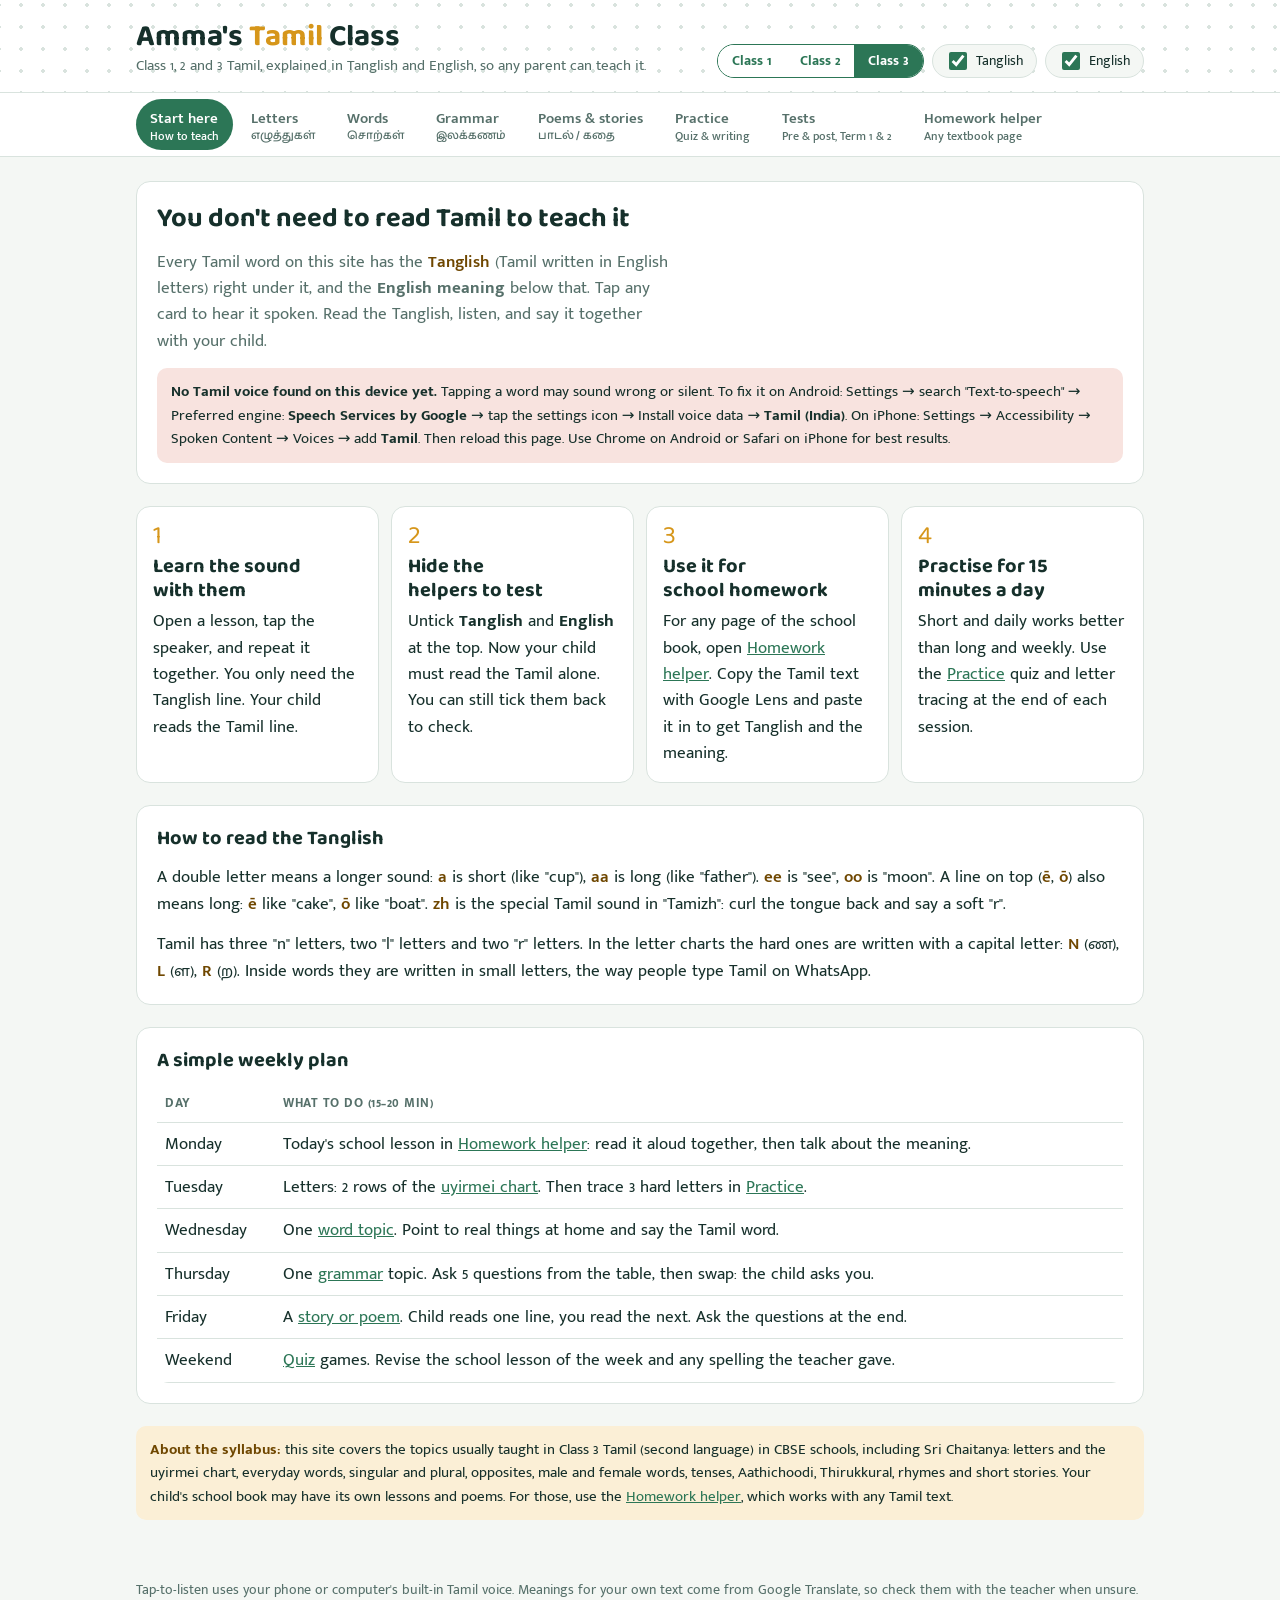
==== commit 8ad7d49b: "Add Class 2 Tamil lessons and Term 1/Term 2 tests Co-Authored-By: Claude Opus 5.5 <noreply@anthropic" ====
--- a/tamil-teacher/index.html
+++ b/tamil-teacher/index.html
@@ -10,9 +10,9 @@
   <div class="wrap">
     <div class="brand">
       <h1>Amma's <span>Tamil</span> Class</h1>
-      <p>Class 1 and Class 3 Tamil, explained in Tanglish and English, so any parent can teach it.</p>
+      <p>Class 1, 2 and 3 Tamil, explained in Tanglish and English, so any parent can teach it.</p>
     </div>
-    <div class="toggles"><div class="cls-switch" role="group" aria-label="Class"><button type="button" data-cls="1">Class 1</button><button type="button" data-cls="3">Class 3</button></div>
+    <div class="toggles"><div class="cls-switch" role="group" aria-label="Class"><button type="button" data-cls="1">Class 1</button><button type="button" data-cls="2">Class 2</button><button type="button" data-cls="3">Class 3</button></div>
       <div class="toggles" role="group" aria-label="Helpers">
       <label class="toggle"><input type="checkbox" id="opt-tl" checked> Tanglish</label>
       <label class="toggle"><input type="checkbox" id="opt-en" checked> English</label>
@@ -54,8 +54,8 @@
         <p>Tamil has three "n" letters, two "l" letters and two "r" letters. In the letter charts the hard ones are written with a capital letter: <b class="tl keep">N</b> (ண), <b class="tl keep">L</b> (ள), <b class="tl keep">R</b> (ற). Inside words they are written in small letters, the way people type Tamil on WhatsApp.</p>
       </div>
 
-      <div class="panel" data-only="3">
-        <h3>A simple weekly plan for Class 3</h3>
+      <div class="panel" data-only="2 3">
+        <h3>A simple weekly plan</h3>
         <div class="scroll-x" style="border:0">
         <table class="week">
           <thead><tr><th>Day</th><th>What to do (15–20 min)</th></tr></thead>
@@ -91,11 +91,14 @@
 
       <div class="note" data-only="1"><b>About the syllabus:</b> this covers what is usually taught in Class 1 Tamil in CBSE schools, including Sri Chaitanya: the 12 vowels and 18 consonants, the க, கா rows of the letter chart, simple words with pictures, the first letter of a word, this and that, rhymes and very short stories. Your child's school book may have its own lessons. For those, use the <a href="#homework">Homework helper</a>.</div>
 
+      <div class="note" data-only="2"><b>About the syllabus:</b> this covers what is usually taught in Class 2 Tamil in CBSE schools, including Sri Chaitanya: the full uyirmei chart, reading words with every vowel sign (கி, கு, கெ, கொ…), family, body, colours, numbers 1–20, animals, birds, fruits, days of the week, naming and action words, singular and plural, opposites, male and female words, this/these, question words, Aathichoodi, rhymes and short stories. Your child's school book may have its own lessons. For those, use the <a href="#homework">Homework helper</a>.</div>
+
       <div class="note" data-only="3"><b>About the syllabus:</b> this site covers the topics usually taught in Class 3 Tamil (second language) in CBSE schools, including Sri Chaitanya: letters and the uyirmei chart, everyday words, singular and plural, opposites, male and female words, tenses, Aathichoodi, Thirukkural, rhymes and short stories. Your child's school book may have its own lessons and poems. For those, use the <a href="#homework">Homework helper</a>, which works with any Tamil text.</div>
     </section>
 
     <section class="view" id="view-letters" hidden>
       <div><h2>Letters <span class="ta">எழுத்துகள்</span></h2>
+        <div class="note" data-only="2"><b>For Class 2:</b> learn the whole uyirmei chart, one row a day. Then read the words with vowel signs in the <a href="#words">Words</a> tab.</div>
         <div class="note" data-only="1"><b>For Class 1:</b> learn the 12 vowels first, then the 18 consonants. In the big chart, only the first two columns (க, கா…) are needed this year.</div>
         <p class="lead">Tamil has 12 vowels (உயிர் எழுத்துகள்), 18 consonants (மெய் எழுத்துகள்) and one special letter ஃ. A consonant joined with a vowel makes an uyirmei letter (உயிர்மெய்): க் + அ = க.</p></div>
       <div class="panel"><div class="panel-head"><h3>Vowels</h3><span class="ta">உயிர் எழுத்துகள்</span><span class="en">uyir ezhutthugal · 12 letters</span></div>
@@ -174,4 +177,4 @@
   </div>
 </main>
 <footer><div class="wrap">Tap-to-listen uses your phone or computer's built-in Tamil voice. Meanings for your own text come from Google Translate, so check them with the teacher when unsure.</div></footer>
-<script src="translit.js"></script><script src="data.js"></script><script src="data-class1.js"></script><script src="app.js"></script><script src="tests.js"></script></body></html>
+<script src="translit.js"></script><script src="data.js"></script><script src="data-class1.js"></script><script src="data-class2.js"></script><script src="app.js"></script><script src="tests.js"></script></body></html>
--- a/tamil-teacher/styles.css
+++ b/tamil-teacher/styles.css
@@ -57,7 +57,7 @@
 .cls-switch { display: inline-flex; border: 1px solid var(--leaf); border-radius: 999px; overflow: hidden; }
 .cls-switch button { border: 0; background: var(--surface); color: var(--leaf); padding: 5px 14px; font-weight: 700; font-size: .9rem; }
 .cls-switch button[aria-pressed="true"] { background: var(--leaf); color: var(--surface); }
-body.c1 [data-only="3"], body.c3 [data-only="1"] { display: none !important; }
+body.c1 [data-only]:not([data-only~="1"]), body.c2 [data-only]:not([data-only~="2"]), body.c3 [data-only]:not([data-only~="3"]) { display: none !important; }
 
 /* panels */
 .panel { background: var(--surface); border: 1px solid var(--line); border-radius: var(--radius); padding: 20px; display: grid; gap: 14px; min-width: 0; }
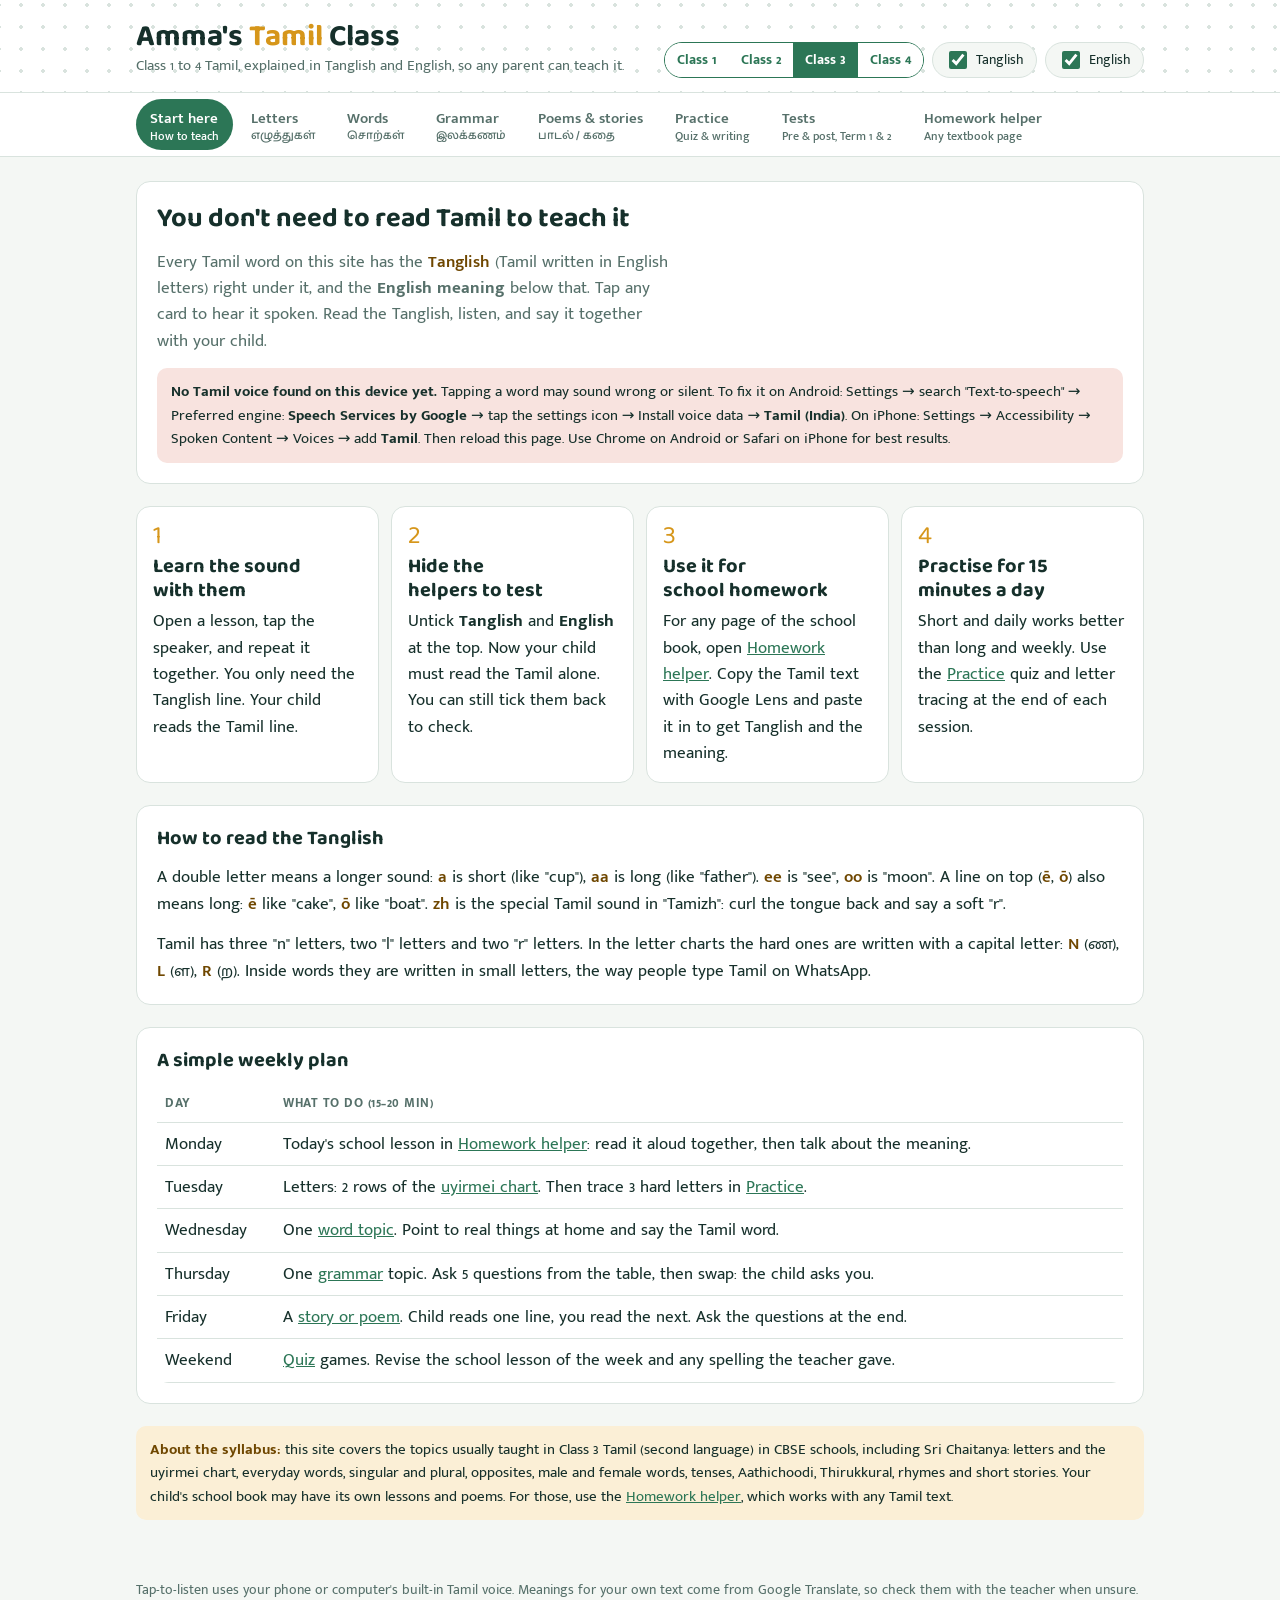
==== commit 92b27682: "Add Class 4 Tamil lessons and Term 1/Term 2 tests Co-Authored-By: Claude Opus 5.5 <noreply@anthropic" ====
--- a/tamil-teacher/index.html
+++ b/tamil-teacher/index.html
@@ -10,9 +10,9 @@
   <div class="wrap">
     <div class="brand">
       <h1>Amma's <span>Tamil</span> Class</h1>
-      <p>Class 1, 2 and 3 Tamil, explained in Tanglish and English, so any parent can teach it.</p>
+      <p>Class 1 to 4 Tamil, explained in Tanglish and English, so any parent can teach it.</p>
     </div>
-    <div class="toggles"><div class="cls-switch" role="group" aria-label="Class"><button type="button" data-cls="1">Class 1</button><button type="button" data-cls="2">Class 2</button><button type="button" data-cls="3">Class 3</button></div>
+    <div class="toggles"><div class="cls-switch" role="group" aria-label="Class"><button type="button" data-cls="1">Class 1</button><button type="button" data-cls="2">Class 2</button><button type="button" data-cls="3">Class 3</button><button type="button" data-cls="4">Class 4</button></div>
       <div class="toggles" role="group" aria-label="Helpers">
       <label class="toggle"><input type="checkbox" id="opt-tl" checked> Tanglish</label>
       <label class="toggle"><input type="checkbox" id="opt-en" checked> English</label>
@@ -54,7 +54,7 @@
         <p>Tamil has three "n" letters, two "l" letters and two "r" letters. In the letter charts the hard ones are written with a capital letter: <b class="tl keep">N</b> (ண), <b class="tl keep">L</b> (ள), <b class="tl keep">R</b> (ற). Inside words they are written in small letters, the way people type Tamil on WhatsApp.</p>
       </div>
 
-      <div class="panel" data-only="2 3">
+      <div class="panel" data-only="2 3 4">
         <h3>A simple weekly plan</h3>
         <div class="scroll-x" style="border:0">
         <table class="week">
@@ -92,6 +92,8 @@
       <div class="note" data-only="1"><b>About the syllabus:</b> this covers what is usually taught in Class 1 Tamil in CBSE schools, including Sri Chaitanya: the 12 vowels and 18 consonants, the க, கா rows of the letter chart, simple words with pictures, the first letter of a word, this and that, rhymes and very short stories. Your child's school book may have its own lessons. For those, use the <a href="#homework">Homework helper</a>.</div>
 
       <div class="note" data-only="2"><b>About the syllabus:</b> this covers what is usually taught in Class 2 Tamil in CBSE schools, including Sri Chaitanya: the full uyirmei chart, reading words with every vowel sign (கி, கு, கெ, கொ…), family, body, colours, numbers 1–20, animals, birds, fruits, days of the week, naming and action words, singular and plural, opposites, male and female words, this/these, question words, Aathichoodi, rhymes and short stories. Your child's school book may have its own lessons. For those, use the <a href="#homework">Homework helper</a>.</div>
+
+      <div class="note" data-only="4"><b>About the syllabus:</b> this covers what is usually taught in Class 4 Tamil in CBSE schools, including Sri Chaitanya: wider vocabulary (jobs, vehicles, festivals, feelings, directions), describing words (பெயரடை, வினையடை), the five kinds of gender (பால்), singular and plural, opposites, same-meaning words, splitting joined words, tenses, question words, Bharathiyar's ஓடி விளையாடு பாப்பா, Thirukkural, Kondrai Vendhan, proverbs and stories. Your child's school book may have its own lessons. For those, use the <a href="#homework">Homework helper</a>.</div>
 
       <div class="note" data-only="3"><b>About the syllabus:</b> this site covers the topics usually taught in Class 3 Tamil (second language) in CBSE schools, including Sri Chaitanya: letters and the uyirmei chart, everyday words, singular and plural, opposites, male and female words, tenses, Aathichoodi, Thirukkural, rhymes and short stories. Your child's school book may have its own lessons and poems. For those, use the <a href="#homework">Homework helper</a>, which works with any Tamil text.</div>
     </section>
@@ -177,4 +179,4 @@
   </div>
 </main>
 <footer><div class="wrap">Tap-to-listen uses your phone or computer's built-in Tamil voice. Meanings for your own text come from Google Translate, so check them with the teacher when unsure.</div></footer>
-<script src="translit.js"></script><script src="data.js"></script><script src="data-class1.js"></script><script src="data-class2.js"></script><script src="app.js"></script><script src="tests.js"></script></body></html>
+<script src="translit.js"></script><script src="data.js"></script><script src="data-class1.js"></script><script src="data-class2.js"></script><script src="data-class4.js"></script><script src="app.js"></script><script src="tests.js"></script></body></html>
--- a/tamil-teacher/styles.css
+++ b/tamil-teacher/styles.css
@@ -54,10 +54,10 @@
 body.no-tl .tl, body.no-en .en { visibility: hidden; }
 body.no-tl .tl.keep, body.no-en .en.keep { visibility: visible; }
 
-.cls-switch { display: inline-flex; border: 1px solid var(--leaf); border-radius: 999px; overflow: hidden; }
-.cls-switch button { border: 0; background: var(--surface); color: var(--leaf); padding: 5px 14px; font-weight: 700; font-size: .9rem; }
+.cls-switch { display: inline-flex; max-width: 100%; border: 1px solid var(--leaf); border-radius: 999px; overflow: hidden; }
+.cls-switch button { border: 0; flex: 1; white-space: nowrap; background: var(--surface); color: var(--leaf); padding: 6px 12px; font-weight: 700; font-size: .9rem; }
 .cls-switch button[aria-pressed="true"] { background: var(--leaf); color: var(--surface); }
-body.c1 [data-only]:not([data-only~="1"]), body.c2 [data-only]:not([data-only~="2"]), body.c3 [data-only]:not([data-only~="3"]) { display: none !important; }
+body.c1 [data-only]:not([data-only~="1"]), body.c2 [data-only]:not([data-only~="2"]), body.c3 [data-only]:not([data-only~="3"]), body.c4 [data-only]:not([data-only~="4"]) { display: none !important; }
 
 /* panels */
 .panel { background: var(--surface); border: 1px solid var(--line); border-radius: var(--radius); padding: 20px; display: grid; gap: 14px; min-width: 0; }
